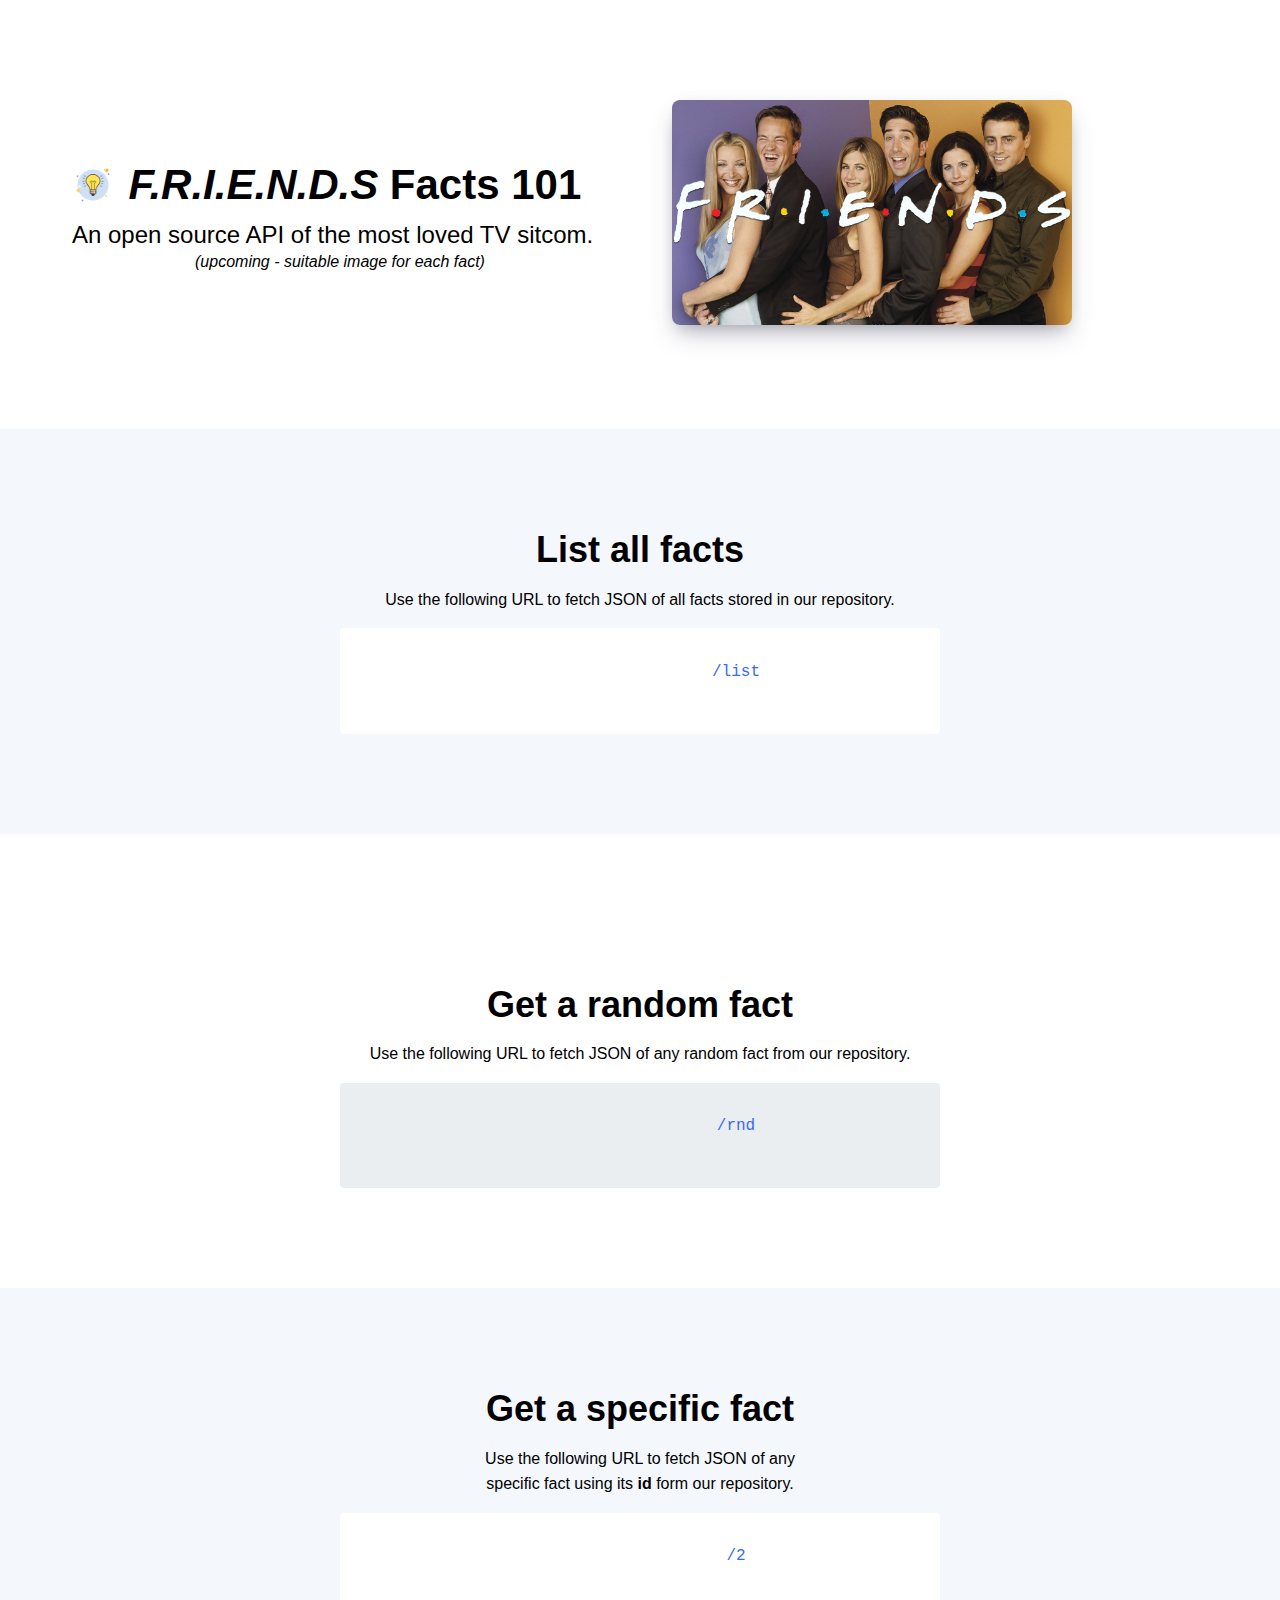
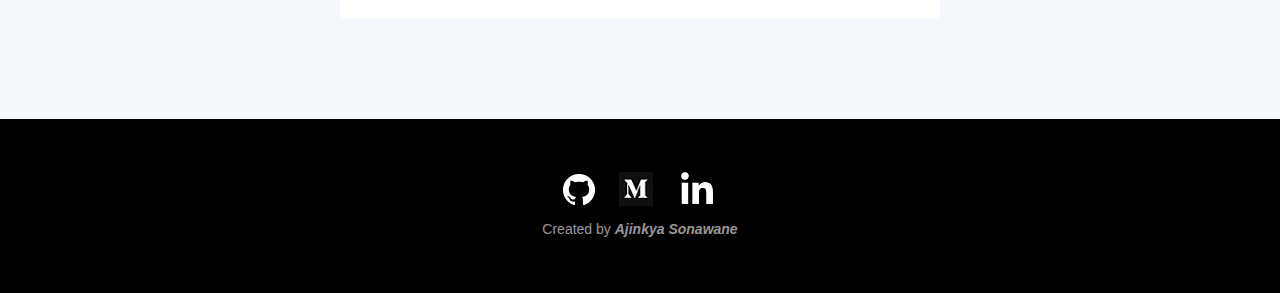
==== templates/index.html @ de1f9fa9 "Initial commit"" ====
<!doctype html>
<head>
    <title>Friends Facts 101</title>
    <link rel="shortcut icon" href="../static/img/icon.png" type="image/x-icon">
    <link rel="stylesheet" href="../static/stylesheets/style.css">
    <link rel="stylesheet" href="../static/stylesheets/tailwind.min.css">
</head>
<body>
<header class="content-section-light">
    <div class="container mx-auto flex flex-wrap">
        <div class="sm:w-full md:w-full lg:w-1/2 lg:px-8 px-4" style="margin-top: 57px;">
            <img src="../static/img/fact.png" class="brand-icon">
            <h1><i>F.R.I.E.N.D.S</i> Facts 101</h1>
            <h2>An open source API of the most loved TV sitcom.</h2>
            <p style="text-align: center;"><i>(upcoming - suitable image for each fact)</i></p>
        </div>
        <div class="md:w-full px-4 pt-4 lg:w-1/2 lg:px-8 lg:pt-0">
            <img class="resize" src='../static/img/header.jpg' width="400" height="200">
        </div>
    </div>    
</header>

<div class="content-section-dark">
    <div class="container mx-auto flex flex-wrap">
        <div class="lg:w-1/4"></div>
        <div class="md:w-full lg:w-1/2 text-center">
            <h2 class="text-4xl">List all facts</h2>
            <p style="margin-top: 1em;">
                Use the following URL to fetch JSON of all facts stored in our repository.
            </p>
            <pre style="margin-top: 1em;">
                <code class="break-words">
                    <a class="no-underline" href="/list">/list</a>
                </code>
            </pre>
        </div>
        <div class="lg:w-1/4"></div>
    </div>
</div>

<div class="content-section-light">    
    <div class="container mx-auto flex flex-wrap">
        <div class="lg:w-1/4"></div>
        <div class="md:w-full lg:w-1/2 text-center">
            <h2 class="text-4xl">Get a random fact</h2>
            <p style="margin-top: 1em;">
                Use the following URL to fetch JSON of any random fact from our repository.
            </p>
            <pre style="margin-top: 1em;">
                <code class="break-words">
                    <a class="no-underline" href="/rnd">/rnd</a>
                </code>
            </pre>
        </div>
        <div class="lg:w-1/4"></div>
    </div>  
</div>

<div class="content-section-dark">  
    <div class="container mx-auto flex flex-wrap">
        <div class="lg:w-1/4"></div>
        <div class="md:w-full lg:w-1/2 text-center">
            <h2 class="text-4xl">Get a specific fact</h2>
            <p style="margin-top: 1em;">
                Use the following URL to fetch JSON of any <br>specific fact using its <b>id</b> form our repository.
            </p>
            <pre style="margin-top: 1em;">
                <code class="break-words">
                    <a class="no-underline" href="/2">/2</a>
                </code>
            </pre>
        </div>
        <div class="lg:w-1/4"></div>
    </div>  
</div>

<footer>
    <div class="flex justify-center">
        <div>
            <p class="leading-loose">
                <a href="http://github.com/Ajinkya-Sonawane/" class="no-underline">
                    <img src="../static/img/github.png" alt="Ajinkya Sonawane's Github" class="brand-icon">
                </a>
                <a href="https://medium.com/@sonawaneajinks" class="no-underline">
                    <img src="../static/img/medium.png" class="brand-icon" >
                </a>
                <a href="https://www.linkedin.com/in/sonawaneajinks/" class="no-underline">
                    <img src="../static/img/linkedin.png" class="brand-icon">
                </a>
            </p>
            <p class="leading-loose">
                Created by <i><b>Ajinkya Sonawane</b></i>
            </p>
        </div>
    </div>
</footer>

</body>
</html>
---- static/stylesheets/style.css ----
/* Typography */
body {
  font-family: 'Open Sans', sans-serif;
}

p {
  font-size: 16px;
  line-height: 1.6em;
}

h2 {
  font-family: 'Roboto', sans-serif;
  font-weight: 600;
  margin-bottom: 0.5em;
}

a {
  color: #386BF3;
  font-weight: 400;
}

a:hover {
  color: hsla(0, 100%, 100%, .6);
}

pre,
code {
  font-family: SFMono-Regular,Menlo,Monaco,Consolas,"Liberation Mono","Courier New",monospace;
}

pre {
  font-size: 14px;
  background-color: hsl(210, 14.3%, 93.3%);
  border-radius: 4px;
  padding: 1em;
  margin-top: 1em;
  margin-bottom: 2em;
  width: 100%;
}


code {
  padding: 4px 6px;
  font-size: 90%;
  color: hsl(0, 0%, 23.7%);
  background-color: hsl(0, 0%, 94.9%);
  border-radius: 4px;
}

pre code {
  padding: 0;
  font-size: inherit;
  color: inherit;
  white-space: pre-wrap;
  background-color: transparent;
  border-radius: 0;
}

.break-all {
  word-break: break-all;
}

/* Header */
header {
  padding-top: 100px;
  padding-bottom: 100px;
}

header .brand-icon {
  position: relative;
  width: 42px;
  margin-right: 10px;
  top: 7px;
}

header h1 {
  font-family: 'Work Sans', sans-serif;
  font-weight: 600;
  font-size: 42px;
  display: inline-block;
  margin: 0;
}

header h2 {
  margin-top: .5em;
  font-family: 'Open Sans', sans-serif;
  font-weight: 300;
}

header a {
  color: #fff;
}

header a:hover {
  opacity: 0.6;
}

/* Main content */
.content-section-light,
.content-section-dark {
  padding: 100px 0;
}

.content-section-dark {
  background: #F4F7FC;
}

.content-section-dark + .content-section-light {
  padding-top: 150px;
}

.content-section-light a:hover,
.content-section-dark a:hover,
.content-section-images a:hover {
  color: hsla(0, 0%, 60%, 1);
}

.content-section-dark pre {
  background: white;
}

/* Images */
img.resize {
  max-width: 100%;
  height: auto;
  border-radius: 8px;
  box-shadow: 0 13px 27px -5px hsla(240, 30.1%, 28%, 0.25),0 8px 16px -8px hsla(0, 0%, 0%, 0.3),0 -6px 16px -6px hsla(0, 0%, 0%, 0.03);
}

/* Custom Pre Code Box */

pre.code-box {
  box-shadow: 0 0 0 1px hsla(240, 30.1%, 28%, 0.05),0 2px 5px 0 hsla(240, 30.1%, 28%, 0.1),0 1px 1px 0 hsla(0, 0%, 0%, 0.07);
  background: white;
  padding: 18px;
}

/* Image gallery */
.content-section-images {
  padding: 50px 0;
}

.content-section-images a {
  color: hsla(0, 0%, 0%, 1);
}

/* Footer */
footer {
  text-align: center;
  background: hsl(0, 0%, 0%);
  padding: 50px 0;
  /* margin-top: 100px; */
}

footer p {
  color: hsla(0, 100%, 100%, 0.6);
  font-size: 14px;
}

footer a {
  color: hsla(0, 100%, 100%, 0.8);
  padding: 10px;
}

.sponsor {
  height: auto;
  width: 230px;
  margin-bottom: 10px;
  padding-left: 20px;
  padding-right: 20px;
}

.sponsor:hover {
  opacity: 0.6;
}

/* Carbon ads */
#carbonads {
  display: block;
  overflow: hidden;
  border-radius: 4px;
  font-size: 14px;
  padding: 20px;
  max-width: 350px;
  background: HSL(217.5, 57.1%, 97.3%);
  max-height: 140px;
}

#carbonads a {
  color: #333;
  text-decoration: none;
}

#carbonads span {
  position: relative;
  overflow: hidden;
}

#carbonads img {
  border-radius: 4px;
  float: left;
  margin-right: 10px;
}

.carbon-poweredby {
  text-transform: uppercase;
  font-weight: 600;
  font-size: 11px;
}

@media (min-width: 1200px) {
  #carbonads {
    margin-top: -200px;
    margin-left: 25px;
  }

  .carbon-poweredby {
    display: block;
    padding: 10px 12px;
  }
}

@media (max-width: 1200px) {
  #carbonads {
    margin-top: -150px;
    margin-left: 25px;
  }

  .carbon-poweredby {
    display: block;
    padding: 10px 12px;
  }
}

@media (max-width: 1000px) {
  header {
    text-align: center;
  }

  #carbonads {
    margin-top: 100px;
    margin-left: auto;
    margin-right: auto;
    text-align: center;
  }

  .carbon-poweredby {
    display: block;
    padding: 10px 12px;
  }
}
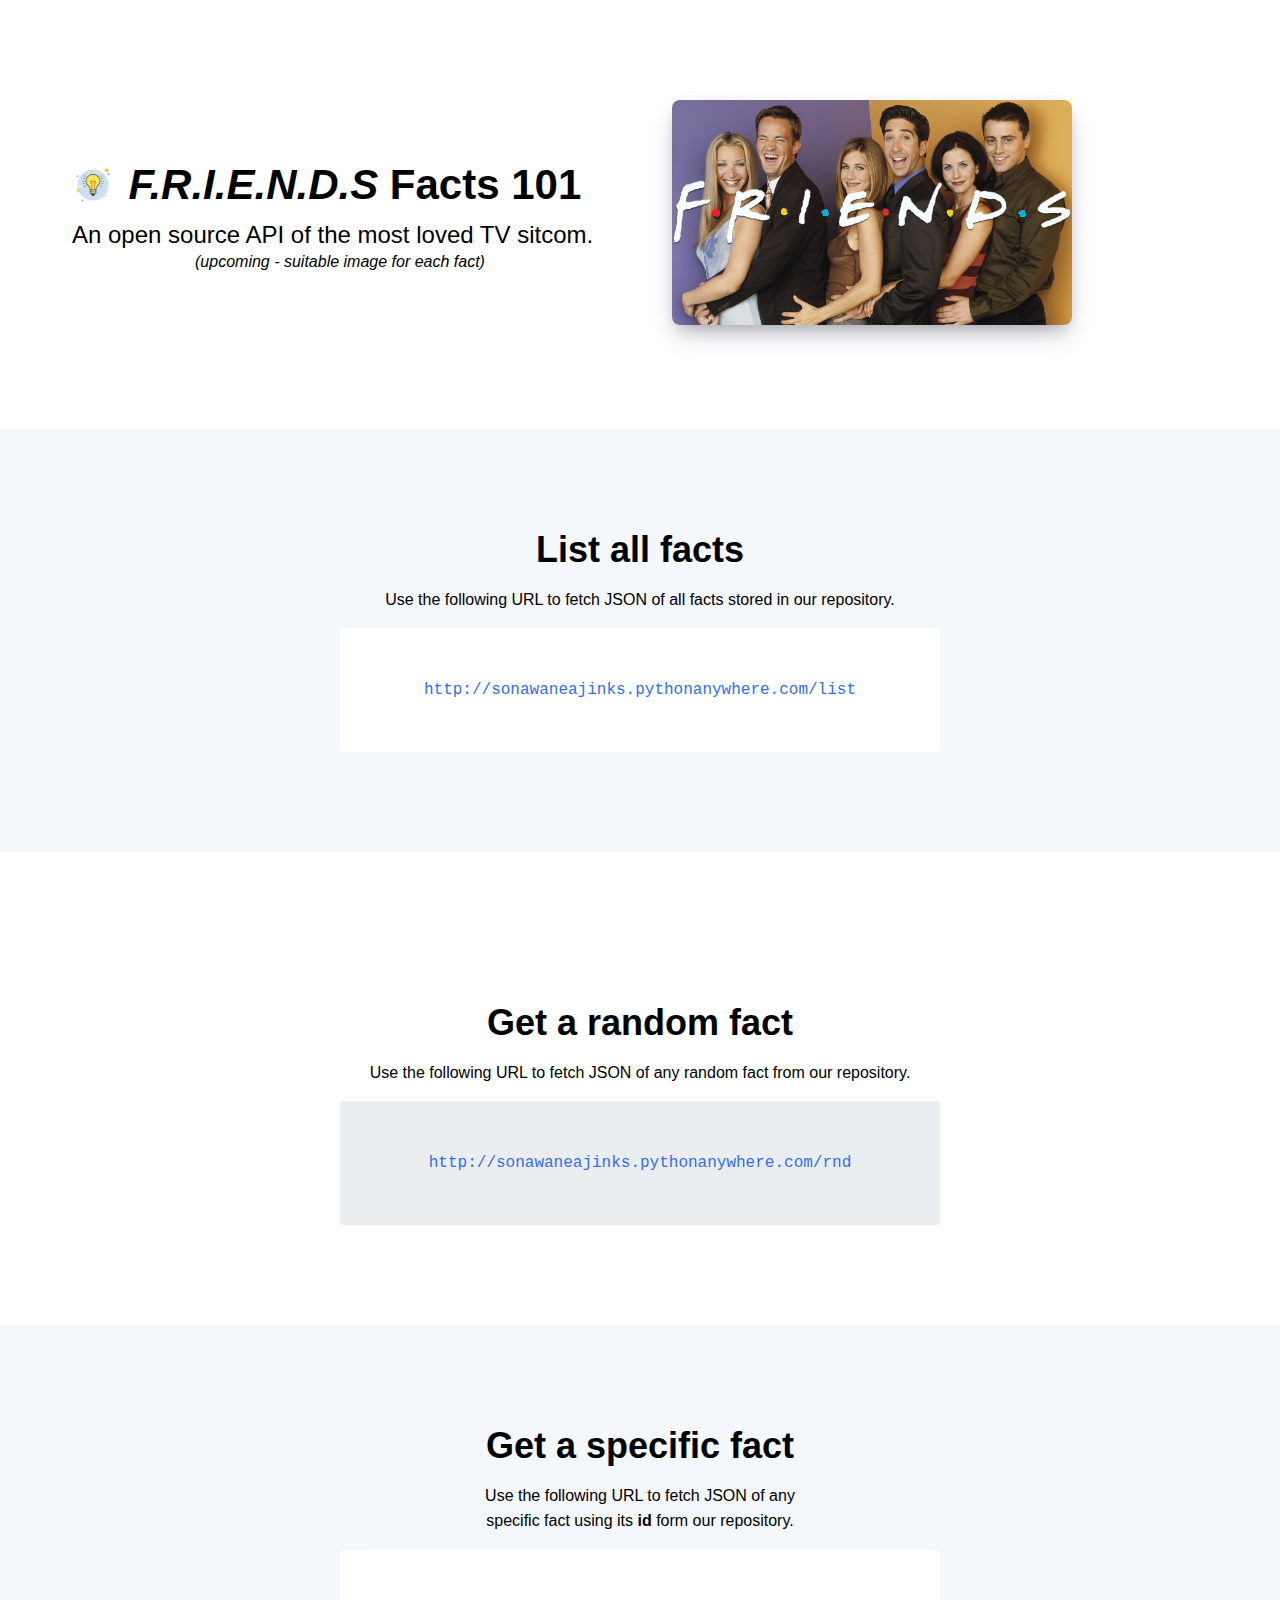
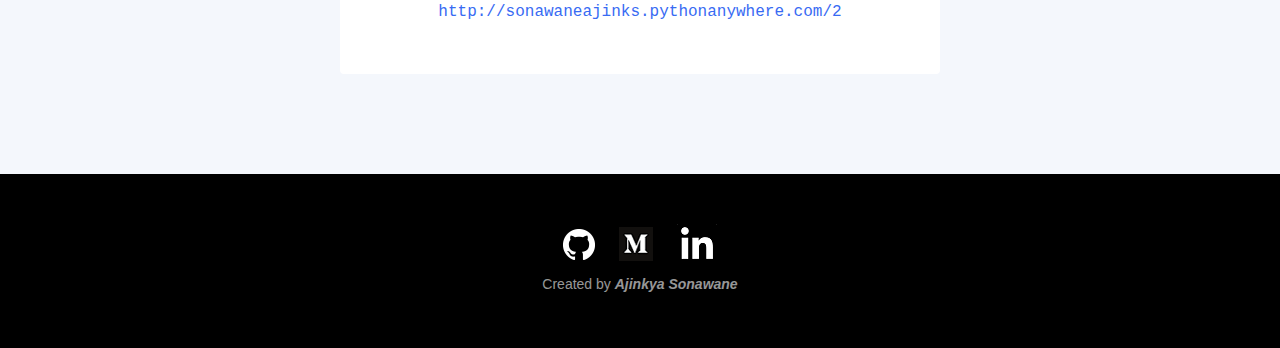
==== commit ba6c8aa4: "ADD URL to references" ====
--- a/templates/index.html
+++ b/templates/index.html
@@ -17,7 +17,7 @@
         <div class="md:w-full px-4 pt-4 lg:w-1/2 lg:px-8 lg:pt-0">
             <img class="resize" src='../static/img/header.jpg' width="400" height="200">
         </div>
-    </div>    
+    </div>
 </header>
 
 <div class="content-section-dark">
@@ -30,7 +30,7 @@
             </p>
             <pre style="margin-top: 1em;">
                 <code class="break-words">
-                    <a class="no-underline" href="/list">/list</a>
+                    <a class="no-underline" href="/list">http://sonawaneajinks.pythonanywhere.com/list</a>
                 </code>
             </pre>
         </div>
@@ -38,7 +38,7 @@
     </div>
 </div>
 
-<div class="content-section-light">    
+<div class="content-section-light">
     <div class="container mx-auto flex flex-wrap">
         <div class="lg:w-1/4"></div>
         <div class="md:w-full lg:w-1/2 text-center">
@@ -48,15 +48,15 @@
             </p>
             <pre style="margin-top: 1em;">
                 <code class="break-words">
-                    <a class="no-underline" href="/rnd">/rnd</a>
+                    <a class="no-underline" href="/rnd">http://sonawaneajinks.pythonanywhere.com/rnd</a>
                 </code>
             </pre>
         </div>
         <div class="lg:w-1/4"></div>
-    </div>  
+    </div>
 </div>
 
-<div class="content-section-dark">  
+<div class="content-section-dark">
     <div class="container mx-auto flex flex-wrap">
         <div class="lg:w-1/4"></div>
         <div class="md:w-full lg:w-1/2 text-center">
@@ -66,12 +66,12 @@
             </p>
             <pre style="margin-top: 1em;">
                 <code class="break-words">
-                    <a class="no-underline" href="/2">/2</a>
+                    <a class="no-underline" href="/2">http://sonawaneajinks.pythonanywhere.com/2</a>
                 </code>
             </pre>
         </div>
         <div class="lg:w-1/4"></div>
-    </div>  
+    </div>
 </div>
 
 <footer>
